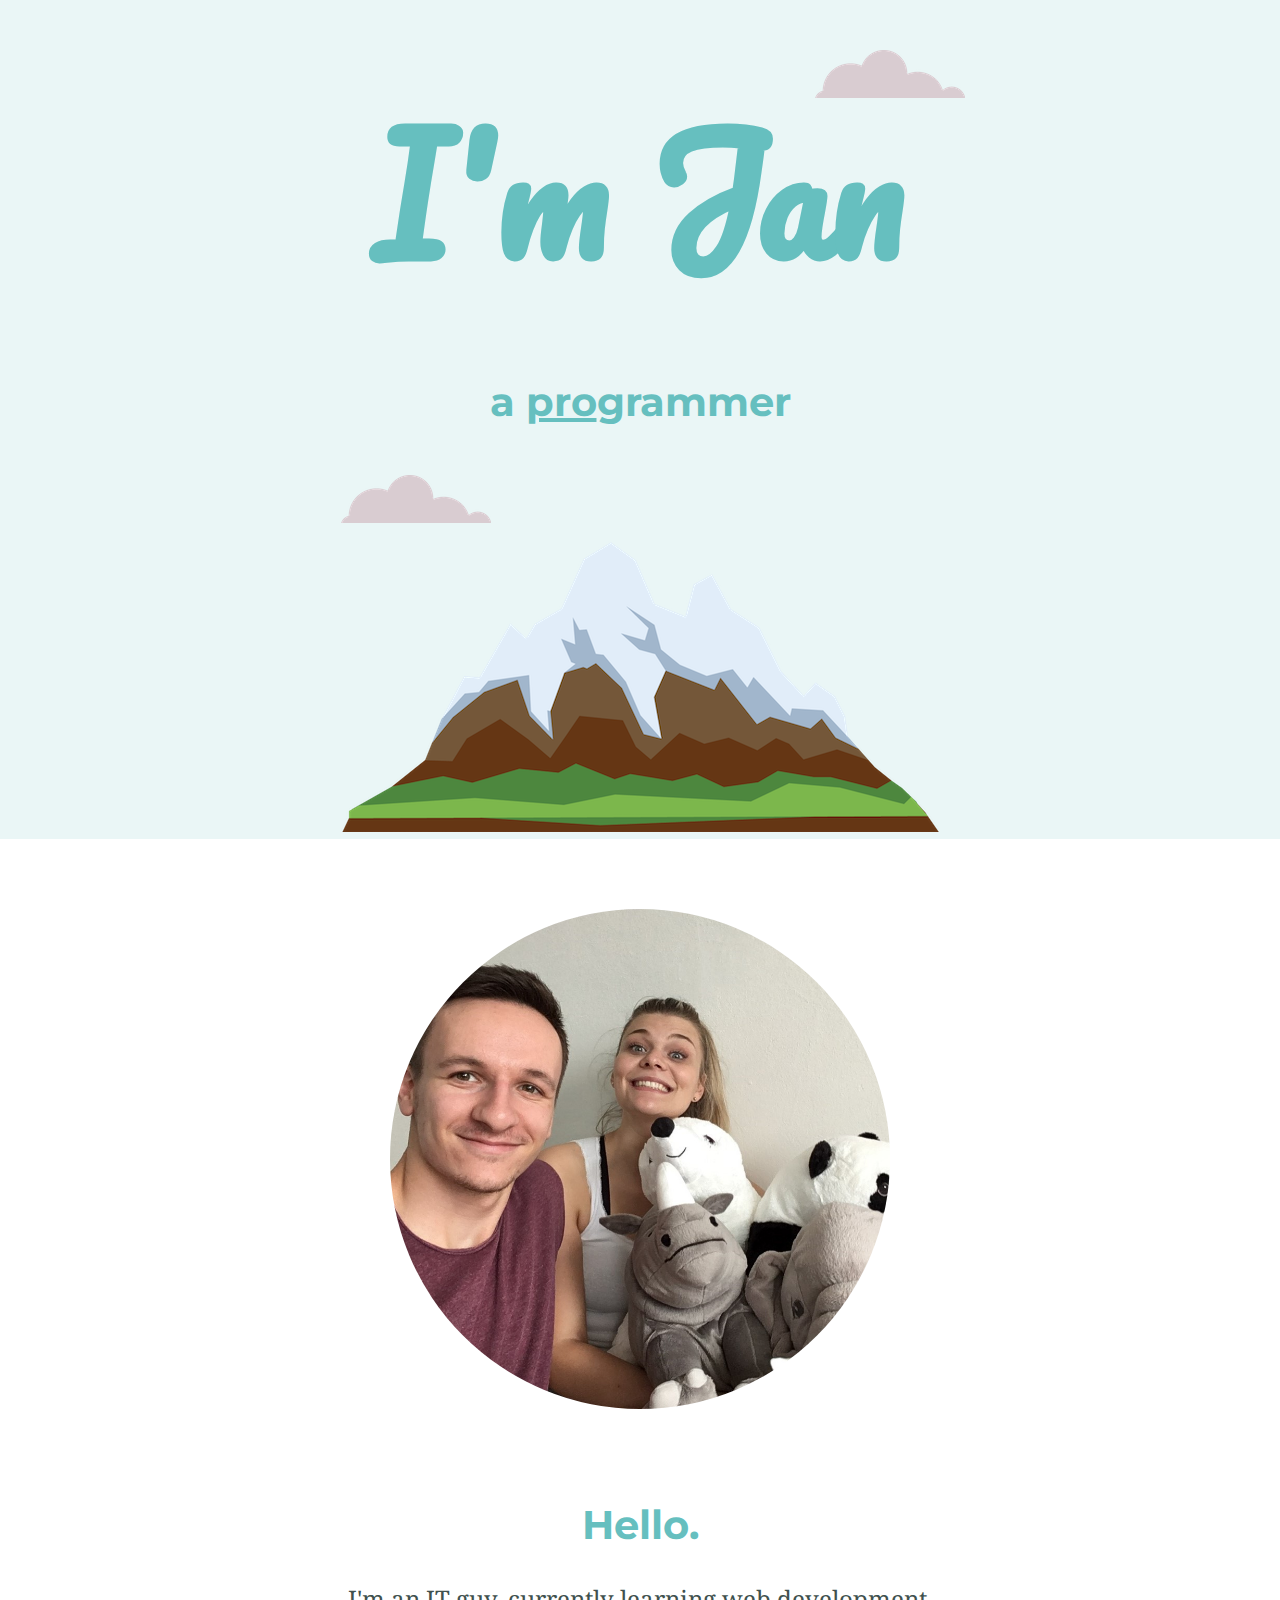
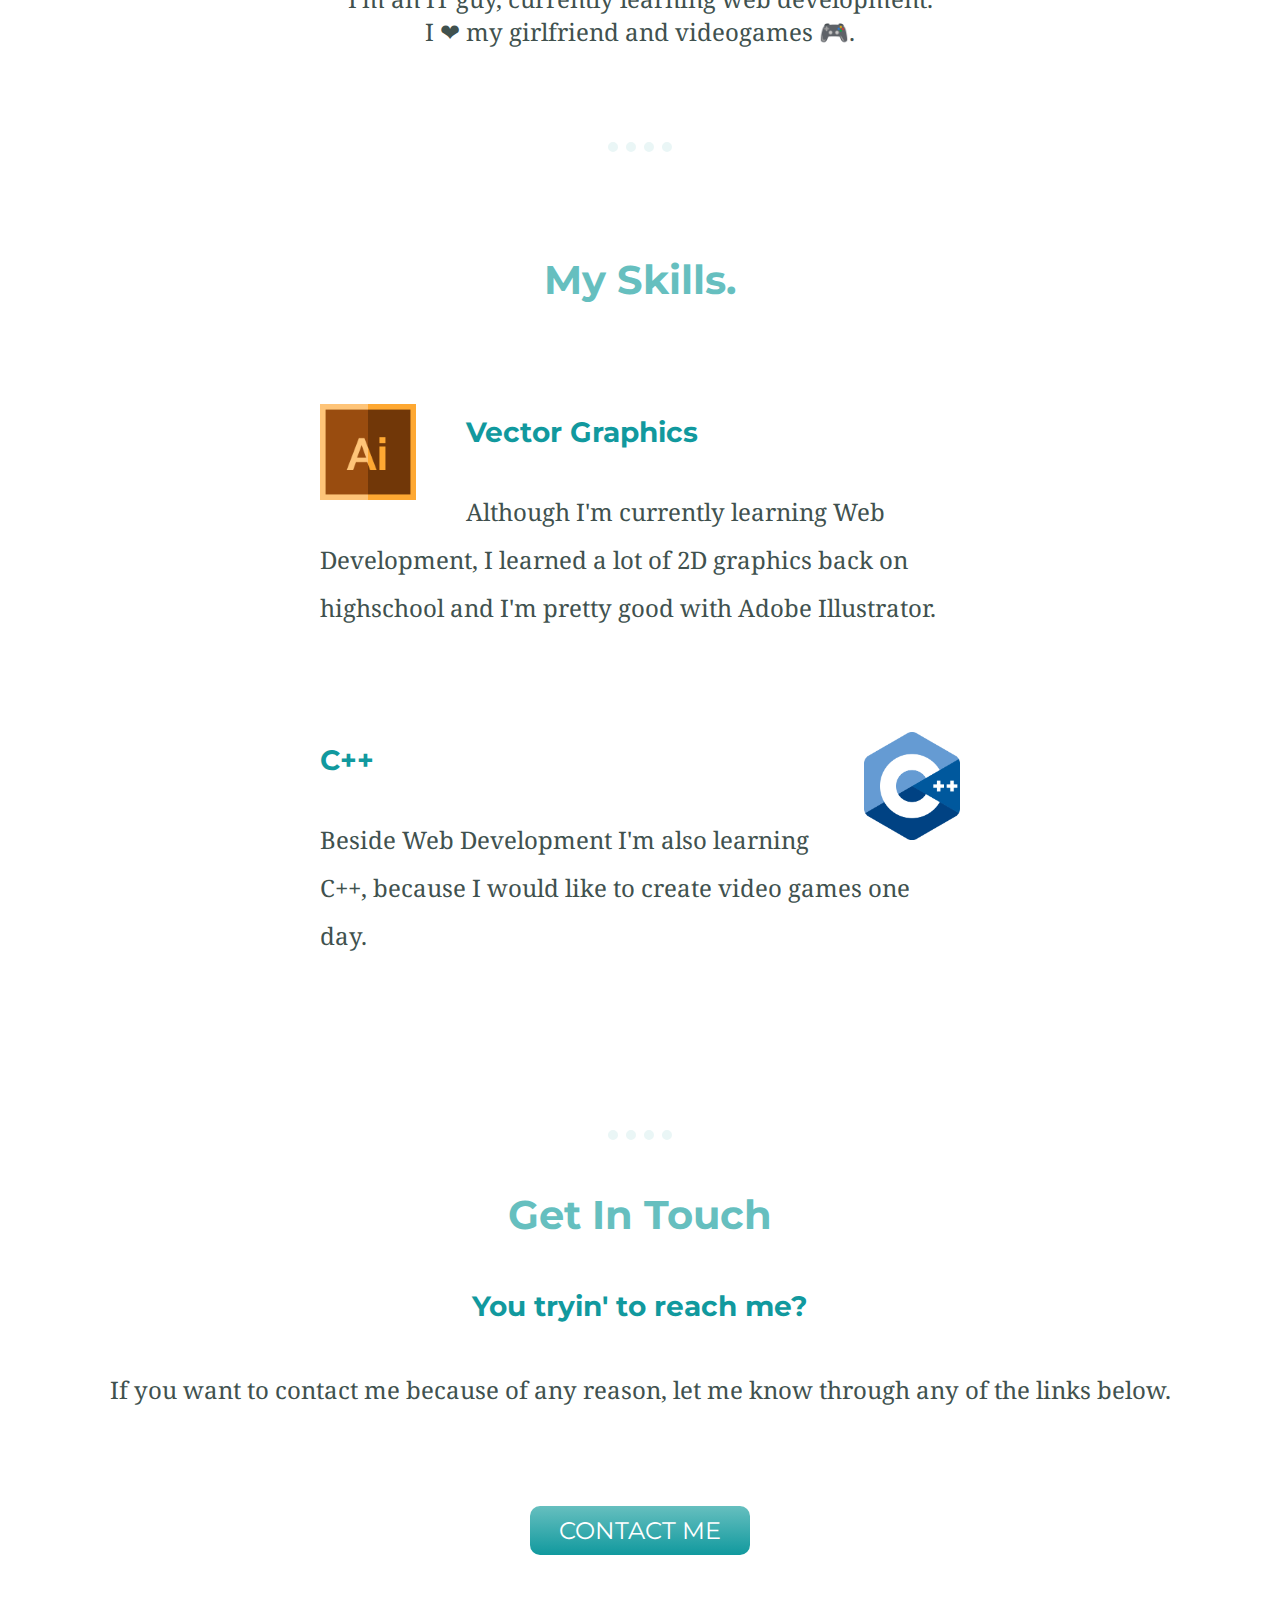
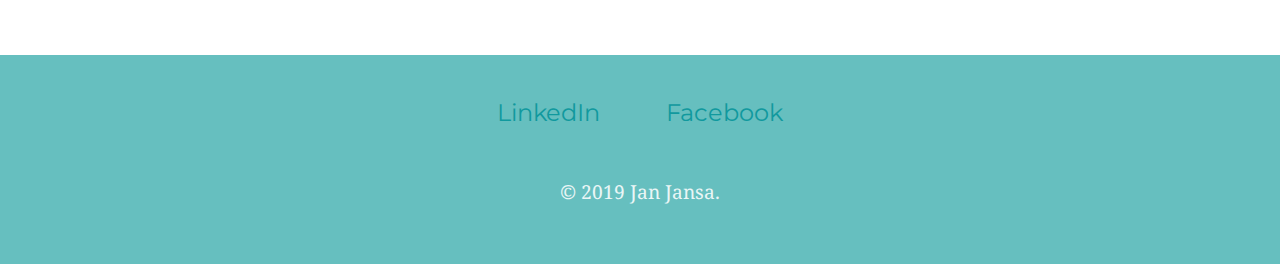
==== index.html @ 0f7c1362 "Add files via upload" ====
<!DOCTYPE html>
<html>
  <head>
    <title>CSS Site</title>
    <meta charset="UTF-8">
    <link rel="stylesheet" href="style.css">
    <link rel="icon" href="favicon.ico">
    <link href="https://fonts.googleapis.com/css?family=Montserrat|Pacifico|Noto+Serif" rel="stylesheet">
  </head>
  <body>
    <div class="top-container">
      <img class="top-cloud" src="images/cloud.png" alt="cloud">
      <h1>I'm Jan</h1>
      <h2 class="programmer">a <span class="pro">pro</span>grammer</h2>
      <img class="bot-cloud" src="images/cloud.png" alt="cloud">
      <img src="images/mountain.png" alt="mountain">
    </div>
    <div class="middle-container">
      <div class="profile">
        <img src="images/us22.jpg" alt="me and my girl">
        <h2>Hello.</h2>
        <p class="intro">I'm an IT guy, currently learning web development.<br> I ❤ my girlfriend and videogames 🎮.</p>
      </div>
      <hr>
      <div class="skills">
        <h2>My Skills.</h2>
        <div class="skill-row">
          <img class="ai-img" src="images/illustrator.png" alt="Adobe IL">
          <h3>Vector Graphics</h3>
          <p>Although I'm currently learning Web Development, I learned a lot of 2D graphics back on highschool and I'm pretty good with Adobe Illustrator.</p>
        </div>
        <div class="skill-row">
          <img class="cpp-img" src="images/cpp.png" alt="c++ icon">
          <h3>C++</h3>
          <p class="clear-test">Beside Web Development I'm also learning C++, because I would like to create video games one day.</p>
        </div>
      </div>
    </div>
    <hr>
    <div class="contact-me">
      <h2>Get In Touch</h2>
      <h3 class="contact-h3">You tryin' to reach me?</h3>
      <p>If you want to contact me because of any reason, let me know through any of the links below.</p>
      <a class="btn" href="mailto:jan.jansa95@gmail.com">CONTACT ME</a>
    </div>
    <div class="bottom-container">
      <a class="footer-link" href="https://www.linkedin.com/in/janjansa/">LinkedIn</a>
      <a class="footer-link" href="https://www.facebook.com/janko.jansa">Facebook</a>
      <br>
      <p class="author">© 2019 Jan Jansa.</p>
    </div>
  </body>
</html>
---- style.css ----
.top-container {
  background-color: #EAF6F6;
}

.middle-container {
}
.profile {
  padding-top: 20px;
  padding-bottom: 20px;
}

.skills {
  padding-top: 20px;
  padding-bottom: 20px;

}
.bottom-container {
  padding-top: 40px;
  padding-bottom: 40px;
  background-color: #66BFBF;
}


body {
  margin: 0;
  text-align: center;
  font-family: 'Noto Serif', serif;
  font-size: 150%;
  background-color: white;
  color: #40514E;
}

h1 {
  margin: 0 0 0 0;
  font-family: 'Pacifico', cursive;
  font-size: 6.5em;
  color: #66BFBF;
}

h2 {
  font-family: 'Montserrat', sans-serif;
  font-size: 2.5rem;
  color: #66BFBF;
}

h3 {
  color: #11999E;
  font-family: 'Montserrat', sans-serif;
}

.top-cloud {
  position: relative;
  left: 250px;
  top: 50px;
}

.bot-cloud {
  position: absolute;
}

.pro {
  text-decoration: underline;
}

.profile img{
  border-radius: 100%;
  width: 500px;
  height: 500px;
  margin: 50px auto 50px auto;
}


.cpp-img {
  width: 265px;
  height: 300px;
}

hr {
  margin: 50px auto 50px auto;
  width: 5%;
  border: none;
  border-top: dotted #EAF6F6 10px;
}

.programmer {
  line-height: 2;
}

.skill-row {
  width: 50%;
  margin: 100px auto 100px auto;
  text-align: left;
  line-height: 2;
}

.ai-img {
  width: 15%;
  height: 15%;
  float: left;
  padding-right: 50px;
}

.cpp-img {
  width: 15%;
  height: 15%;
  float: right;
  padding-left: 50px;
}

.contact-h3 {
  margin: 50px auto 50px auto;
}

a {
  font-family: 'Montserrat', sans-serif;
  text-decoration: none;
  padding: 0 30px 0 30px;
  color: #11999E;
}

a:hover {
  color: #EAF6F6;
}

.btn {
  font-family: 'Montserrat', sans-serif;
  padding: 10px;
  background-image: linear-gradient(to top, #11999E, #66BFBF);
  border-radius: 10px;
  color: white;
  margin: 100px auto 100px auto;
  display: block;
  width: 200px;
}

.btn:hover{
  background-image: linear-gradient(to top, #009975, #11999E);
}

.author {
  color: #EAF6F6;
  font-size: 0.8em;
  padding-top: 30px;
}
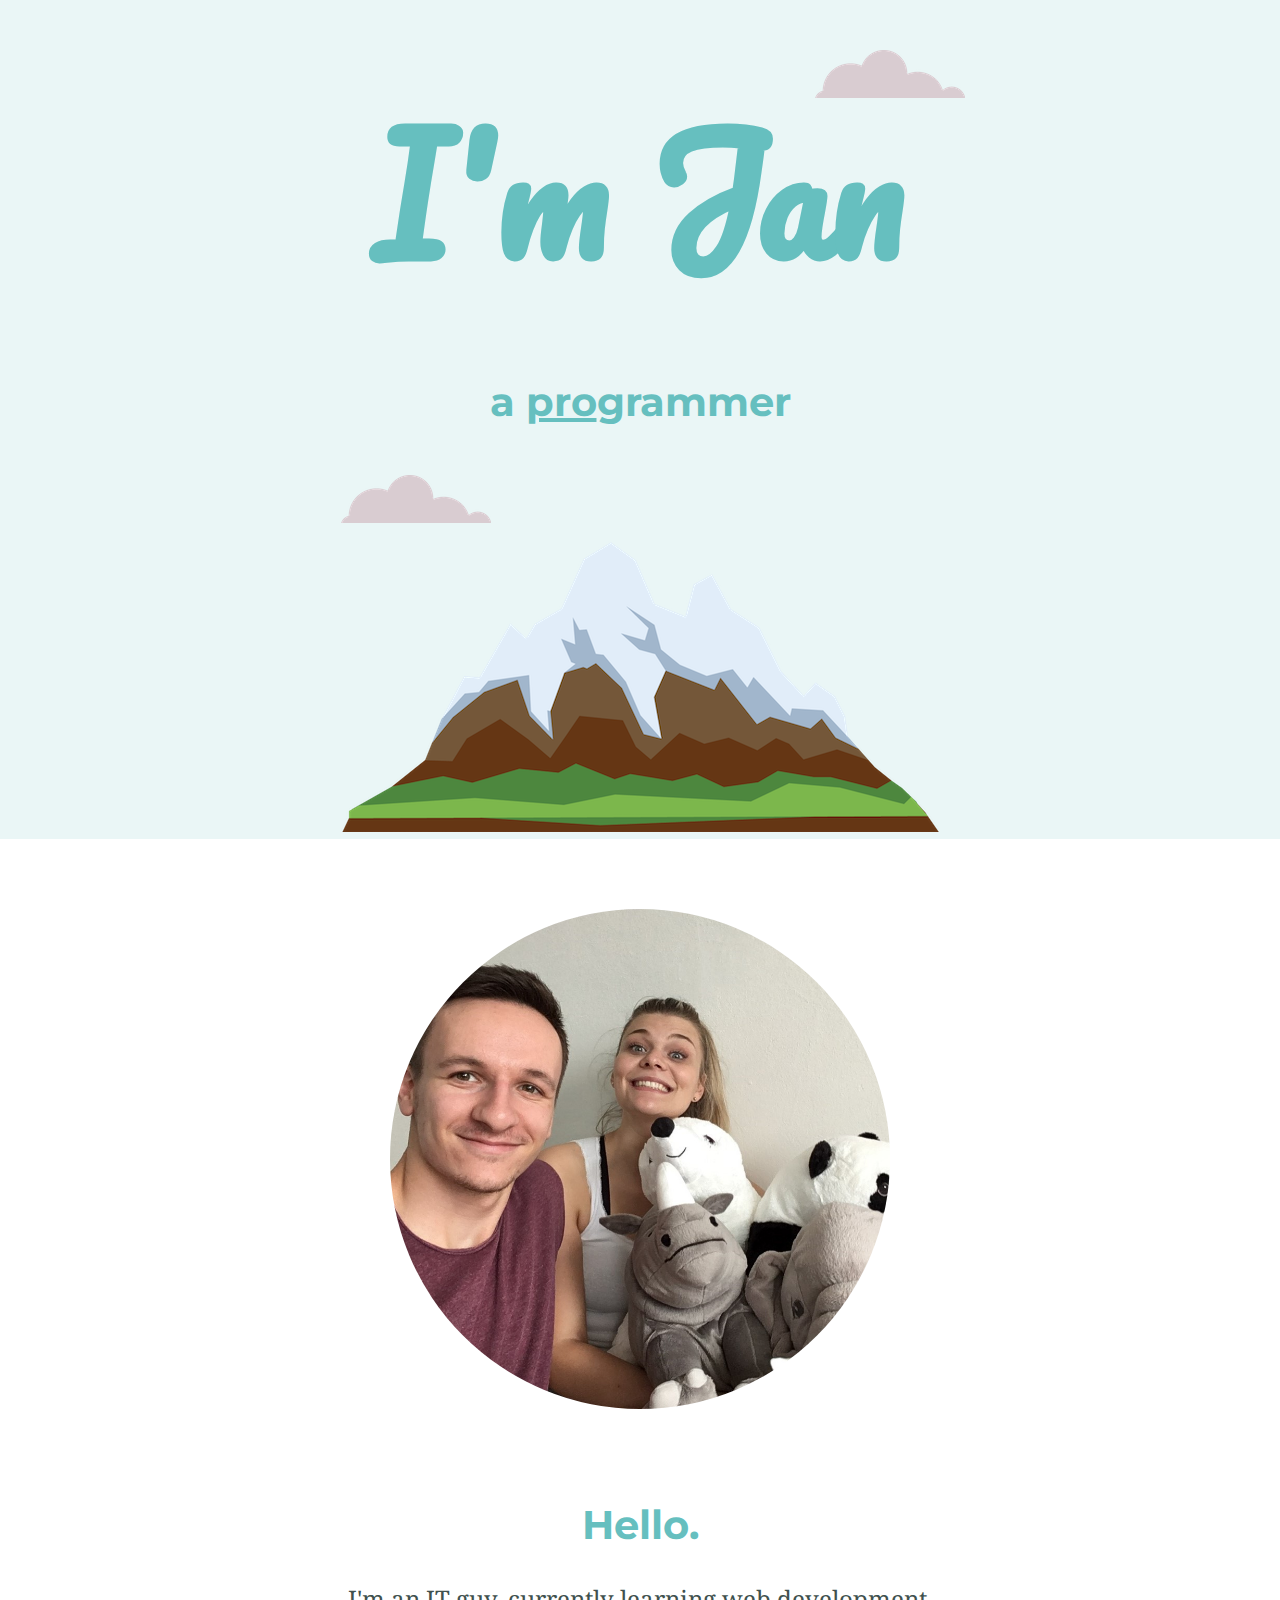
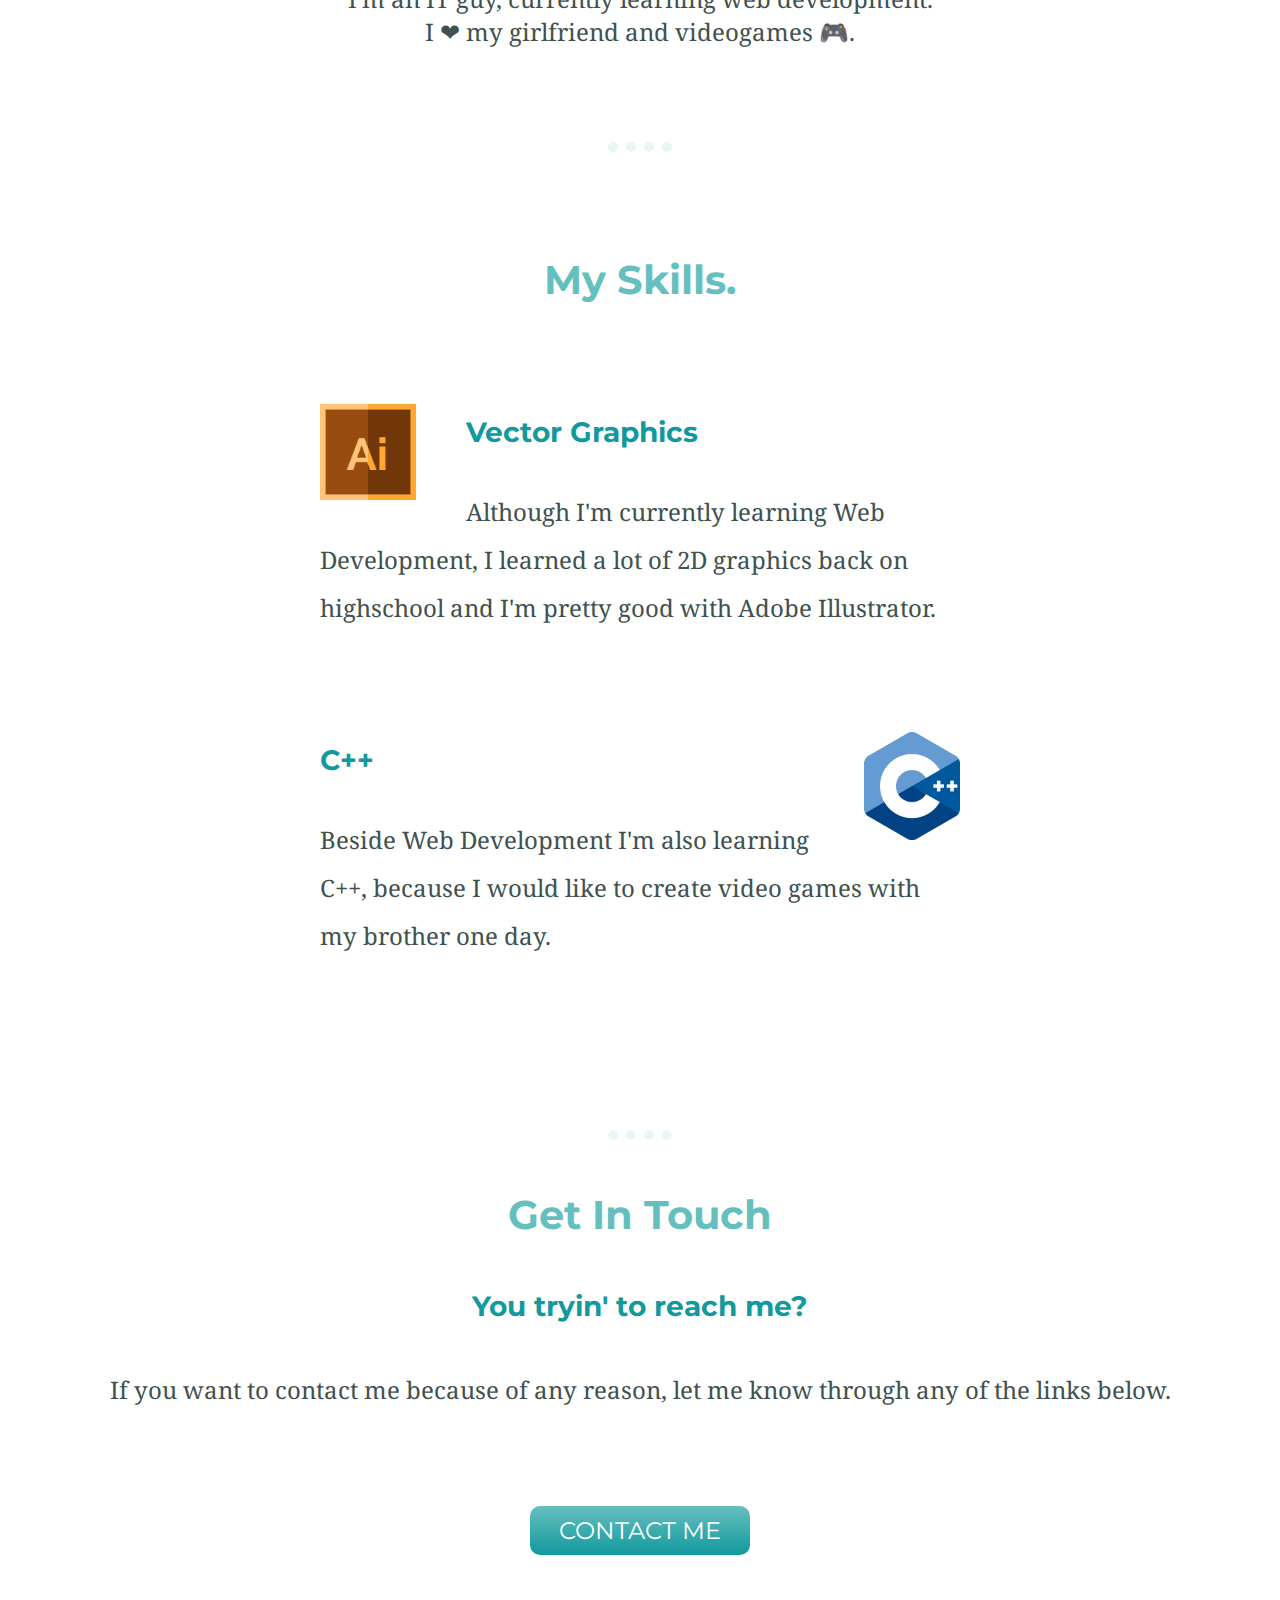
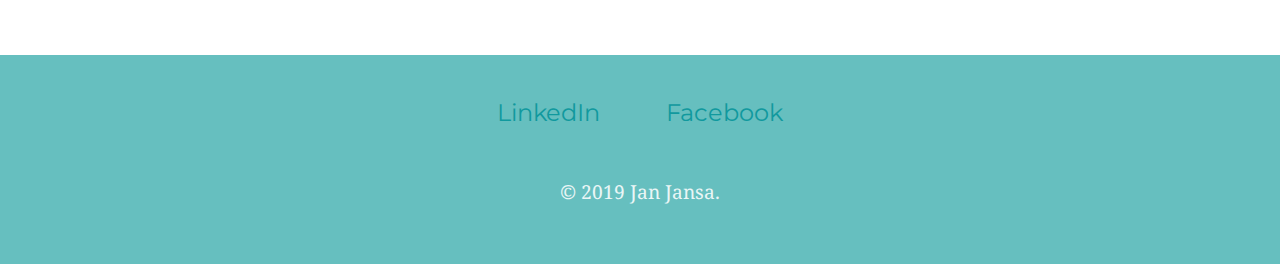
==== commit 9e503105: "Update index.html" ====
--- a/index.html
+++ b/index.html
@@ -32,7 +32,7 @@
         <div class="skill-row">
           <img class="cpp-img" src="images/cpp.png" alt="c++ icon">
           <h3>C++</h3>
-          <p class="clear-test">Beside Web Development I'm also learning C++, because I would like to create video games one day.</p>
+          <p class="clear-test">Beside Web Development I'm also learning C++, because I would like to create video games with my brother one day.</p>
         </div>
       </div>
     </div>
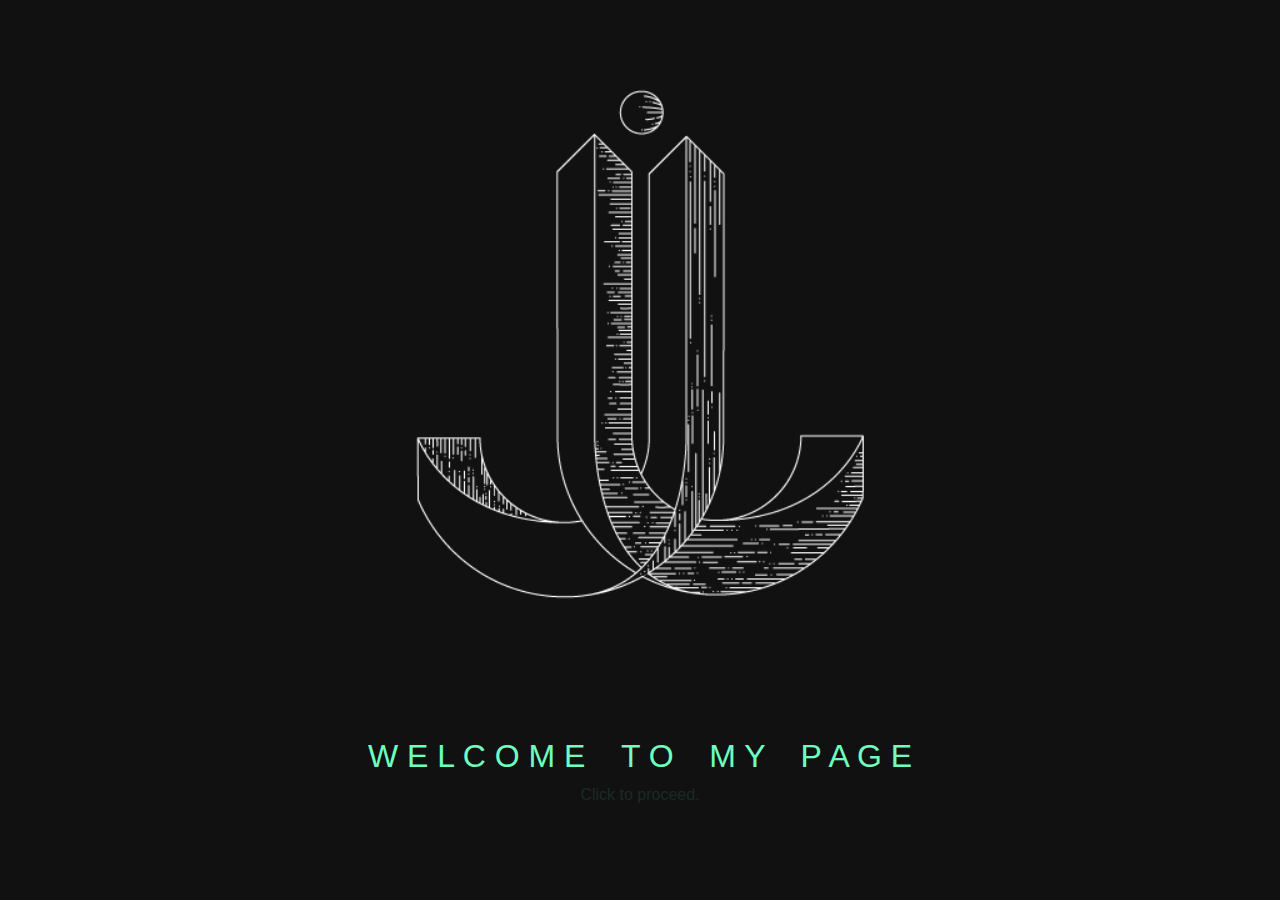
==== commit e6b3f9f9: "Add files via upload" ====
--- a/index.html
+++ b/index.html
@@ -1,53 +1,30 @@
 <!DOCTYPE html>
-<html>
+<html lang="en" dir="ltr">
   <head>
-    <title>CSS Site</title>
-    <meta charset="UTF-8">
-    <link rel="stylesheet" href="style.css">
-    <link rel="icon" href="favicon.ico">
-    <link href="https://fonts.googleapis.com/css?family=Montserrat|Pacifico|Noto+Serif" rel="stylesheet">
+    <meta charset="utf-8">
+    <meta name="viewport" content="width=device-width, initial-scale=1, shrink-to-fit=no">
+    <link rel="shortcut icon" type="image/png" href="images/favicon.png"/>
+    <link rel="stylesheet" href="https://use.fontawesome.com/releases/v5.8.1/css/all.css" integrity="sha384-50oBUHEmvpQ+1lW4y57PTFmhCaXp0ML5d60M1M7uH2+nqUivzIebhndOJK28anvf" crossorigin="anonymous">
+    <link rel="stylesheet" href="https://stackpath.bootstrapcdn.com/bootstrap/4.3.1/css/bootstrap.min.css" integrity="sha384-ggOyR0iXCbMQv3Xipma34MD+dH/1fQ784/j6cY/iJTQUOhcWr7x9JvoRxT2MZw1T" crossorigin="anonymous">
+    <link href="https://fonts.googleapis.com/css?family=Ubuntu" rel="stylesheet">
+    <link rel="stylesheet" href="styles.css">
+    <title>Jan Jansa</title>
   </head>
   <body>
-    <div class="top-container">
-      <img class="top-cloud" src="images/cloud.png" alt="cloud">
-      <h1>I'm Jan</h1>
-      <h2 class="programmer">a <span class="pro">pro</span>grammer</h2>
-      <img class="bot-cloud" src="images/cloud.png" alt="cloud">
-      <img src="images/mountain.png" alt="mountain">
-    </div>
-    <div class="middle-container">
-      <div class="profile">
-        <img src="images/us22.jpg" alt="me and my girl">
-        <h2>Hello.</h2>
-        <p class="intro">I'm an IT guy, currently learning web development.<br> I ❤ my girlfriend and videogames 🎮.</p>
+
+    <section id="index-section">
+
+      <div class="container">
+        <img src="images/jj2.png" alt="logo">
+        <h2>W E L C O M E &nbsp; &nbsp;T O &nbsp; &nbsp;M Y &nbsp; &nbsp;P A G E</h2>
+        <a href="about.html">Click to proceed.</a>
       </div>
-      <hr>
-      <div class="skills">
-        <h2>My Skills.</h2>
-        <div class="skill-row">
-          <img class="ai-img" src="images/illustrator.png" alt="Adobe IL">
-          <h3>Vector Graphics</h3>
-          <p>Although I'm currently learning Web Development, I learned a lot of 2D graphics back on highschool and I'm pretty good with Adobe Illustrator.</p>
-        </div>
-        <div class="skill-row">
-          <img class="cpp-img" src="images/cpp.png" alt="c++ icon">
-          <h3>C++</h3>
-          <p class="clear-test">Beside Web Development I'm also learning C++, because I would like to create video games with my brother one day.</p>
-        </div>
-      </div>
-    </div>
-    <hr>
-    <div class="contact-me">
-      <h2>Get In Touch</h2>
-      <h3 class="contact-h3">You tryin' to reach me?</h3>
-      <p>If you want to contact me because of any reason, let me know through any of the links below.</p>
-      <a class="btn" href="mailto:jan.jansa95@gmail.com">CONTACT ME</a>
-    </div>
-    <div class="bottom-container">
-      <a class="footer-link" href="https://www.linkedin.com/in/janjansa/">LinkedIn</a>
-      <a class="footer-link" href="https://www.facebook.com/janko.jansa">Facebook</a>
-      <br>
-      <p class="author">© 2019 Jan Jansa.</p>
-    </div>
+
+    </section>
+
+
+    <script src="https://code.jquery.com/jquery-3.3.1.slim.min.js" integrity="sha384-q8i/X+965DzO0rT7abK41JStQIAqVgRVzpbzo5smXKp4YfRvH+8abtTE1Pi6jizo" crossorigin="anonymous"></script>
+    <script src="https://cdnjs.cloudflare.com/ajax/libs/popper.js/1.14.7/umd/popper.min.js" integrity="sha384-UO2eT0CpHqdSJQ6hJty5KVphtPhzWj9WO1clHTMGa3JDZwrnQq4sF86dIHNDz0W1" crossorigin="anonymous"></script>
+    <script src="https://stackpath.bootstrapcdn.com/bootstrap/4.3.1/js/bootstrap.min.js" integrity="sha384-JjSmVgyd0p3pXB1rRibZUAYoIIy6OrQ6VrjIEaFf/nJGzIxFDsf4x0xIM+B07jRM" crossorigin="anonymous"></script>
   </body>
 </html>
--- a/styles.css
+++ b/styles.css
@@ -0,0 +1,226 @@
+a {
+  color: #6effbf;
+}
+
+a:hover {
+  text-decoration: none;
+  color: #6effbf;
+}
+
+html, body {
+  background-color: #111111;
+  color: #fff;
+}
+h2 {
+  color: #6effbf;
+}
+
+h3 {
+  font-weight: lighter;
+  color: #6effbf;
+}
+
+hr {
+  border-color: #6effbf;
+  width: 50%;
+}
+
+section {
+  padding: 4% 15%;
+}
+
+/* NAVBAR */
+
+nav {
+  background-color: #000;
+  opacity: 0.9;
+}
+
+.nav-link {
+  color: #fff !important;
+}
+
+.nav-link:hover {
+  color: #6effbf !important;
+}
+
+.nav-item {
+  padding: 0 20px;
+}
+
+/* INDEX */
+
+#index-section {
+  padding: 0;
+}
+
+#index-section .container {
+  margin-top: 0;
+  text-align: center;
+}
+
+#index-section h2 {
+  font-weight: lighter;
+}
+
+#index-section a {
+  color: #6effbf;
+  opacity: 0.1;
+}
+
+#index-section a:hover {
+  opacity: 1;
+  transition-duration: 2s;
+}
+
+#index-section img {
+  width: 45%;
+  padding-bottom: 50px;
+}
+
+/* ABOUT */
+
+#about p {
+  padding: 5% 3%;
+  position: relative;
+}
+
+.about-img {
+  border-radius: 100%;
+}
+
+/* WORK */
+
+#work .container {
+  border-left: solid 1px #fff;
+}
+
+.year {
+  color: #6effbf;
+  font-weight: lighter;
+  margin-left: 15px;
+  position: relative;
+  width: 100px;
+  left: -80px;
+  top: 47px;
+}
+
+/* SKILLS */
+
+.skill-icon {
+  padding: 10px 10px;
+}
+
+.skill-img {
+  padding: 10px 10px;
+  width: 70px;
+}
+
+.skill-box {
+  padding: 7% 0;
+}
+
+.progress {
+  width: 55px;
+  height:5px;
+  margin-left: 7px;
+  background-color: #738598;
+}
+
+.progress-bar {
+  background-color: #6effbf;
+}
+
+.skill-progress {
+  display: inline-block;
+}
+
+.custom-progress {
+  margin-left: 10px;
+}
+
+.skill-line {
+  margin-left: 0;
+  width: 100%;
+}
+
+/* EDUCATION */
+
+.cert-button {
+  display: inline-block;
+  border: 1px solid #6effbf;
+  border-radius: 5px;
+  font-weight: bold;
+  padding: 7px 15px;
+  margin-right: 10px;
+  margin-top: 8px;
+}
+
+.cert-button:hover {
+  background-color: #6effbf;
+  color: #111111;
+  font-weight: bold;
+  transition-duration: 0.4s;
+}
+
+.edu-item {
+  margin: 30px 0;
+}
+
+.edu-section {
+  margin: 60px 0;
+}
+
+/* FOOTER */
+
+footer {
+  background-color: #111111;
+  bottom: 0;
+  height: 90px;
+  position: relative;
+  text-align: center;
+  font-size: 1.5rem;
+  width: 100%;
+}
+
+.copyright {
+  font-size: 1rem;
+  color: grey;
+}
+
+.social-icon {
+  padding: 30px 15px;
+  color: #ffffff;
+}
+
+.social-icon:hover {
+  color: #6effbf;
+  transition-duration: 0.2s;
+}
+
+/* MEDIA */
+
+@media (max-width: 500px) {
+  .cert-button {
+    display: block;
+    text-align: center;
+  }
+}
+
+@media (max-width: 730px) {
+  .skill-showroom {
+    text-align: center;
+  }
+}
+
+@media (max-width: 990px) {
+  #index-section {
+    padding-top: 15%;
+  }
+}
+
+@media (max-width: 550px) {
+  #index-section h2 {
+    font-size: 1.4rem;
+  }
+}
